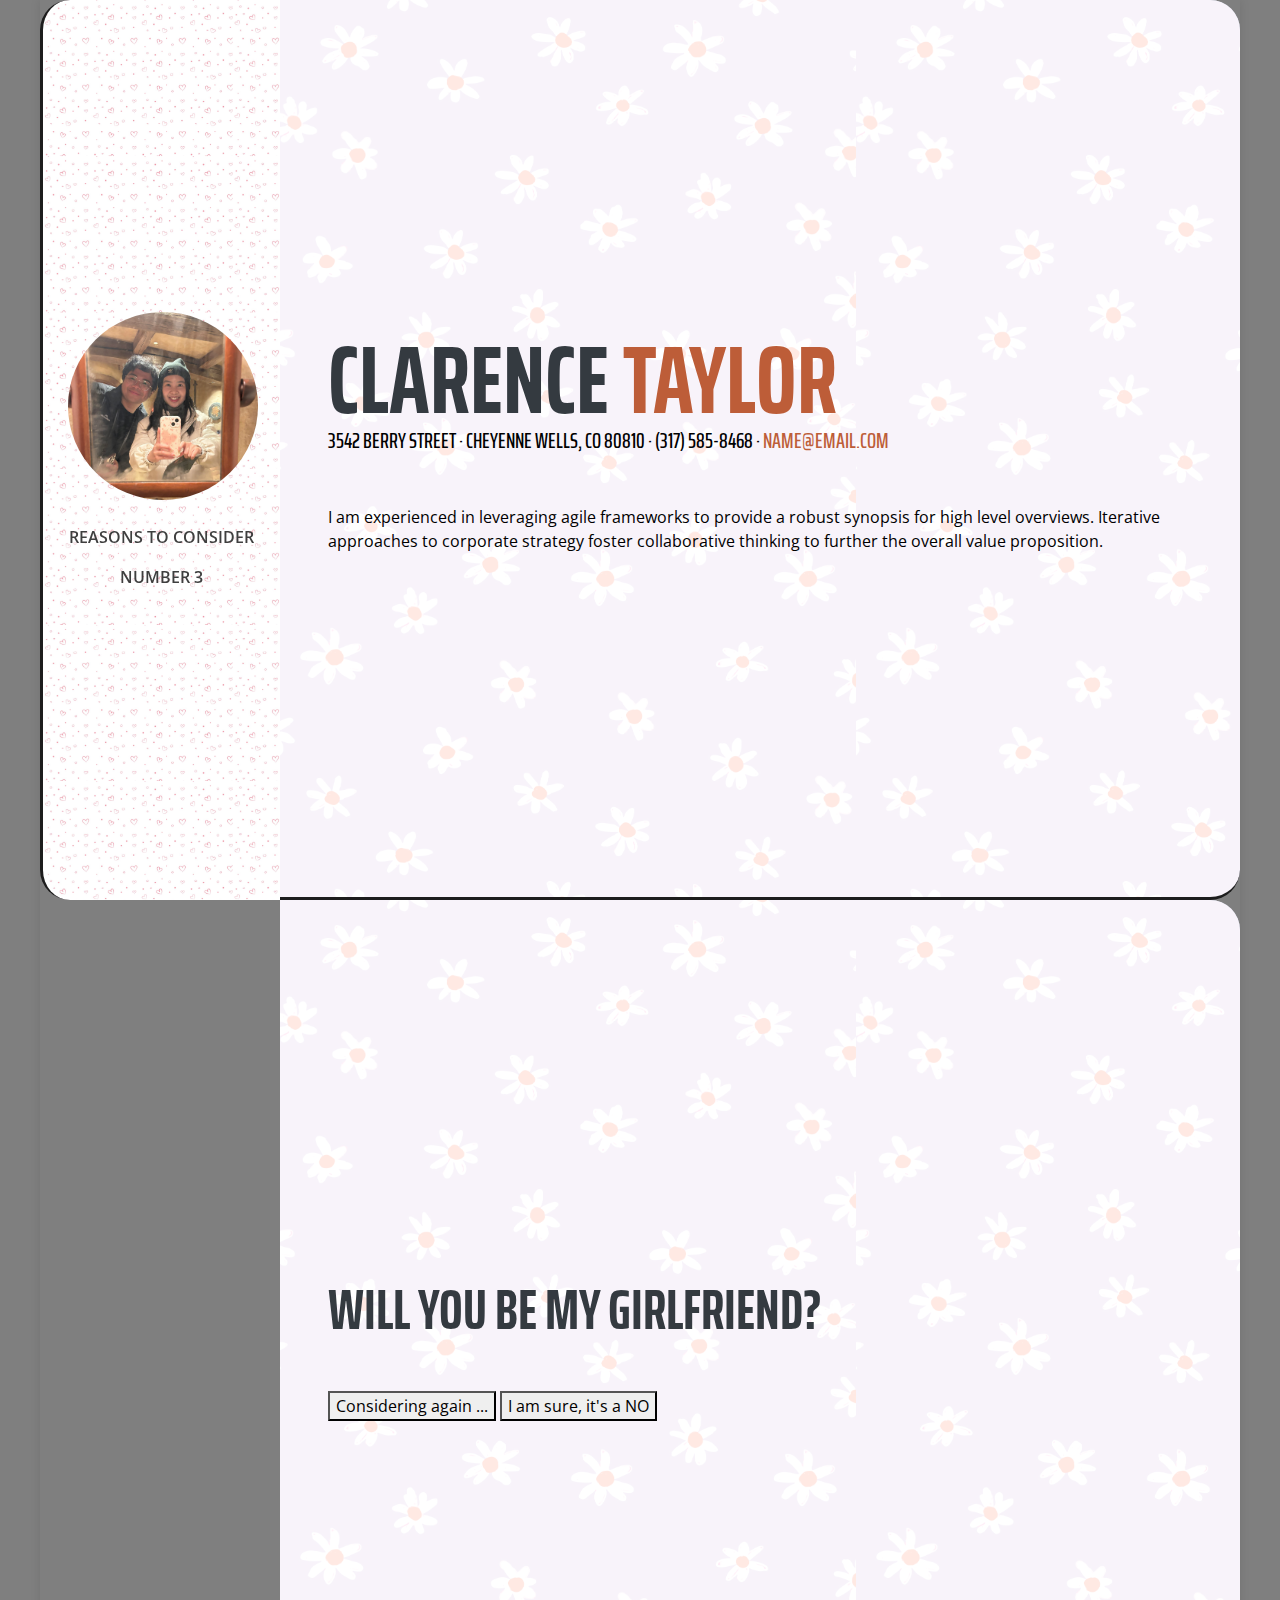
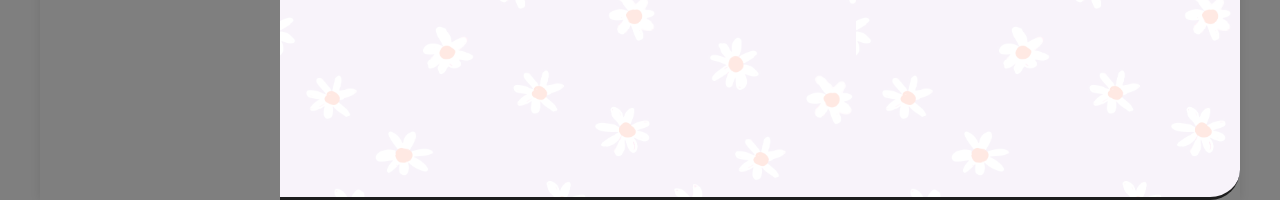
==== no2.html @ 6c9b831d "Add files via upload" ====
<!DOCTYPE html>
<html lang="en">

  <head>

    <meta charset="utf-8">
    <meta name="viewport" content="width=device-width, initial-scale=1, shrink-to-fit=no">
    <meta name="description" content="">
    <meta name="author" content="">

    <title>Dac and Bartholomew</title>

    <!-- Bootstrap core CSS -->
    <link href="vendor/bootstrap/css/bootstrap.min.css" rel="stylesheet">

    <!-- Custom fonts for this template -->
    <link href="https://fonts.googleapis.com/css?family=Saira+Extra+Condensed:100,200,300,400,500,600,700,800,900" rel="stylesheet">
    <link href="https://fonts.googleapis.com/css?family=Open+Sans:300,300i,400,400i,600,600i,700,700i,800,800i" rel="stylesheet">
    <link href="vendor/font-awesome/css/font-awesome.min.css" rel="stylesheet">
    <link href="vendor/devicons/css/devicons.min.css" rel="stylesheet">
    <link href="vendor/simple-line-icons/css/simple-line-icons.css" rel="stylesheet">
    <link rel="stylesheet" href="https://cdnjs.cloudflare.com/ajax/libs/font-awesome/6.0.0-beta3/css/all.min.css">



    <!-- Custom styles for this template -->
    <link href="css/resume.min.css?v=1.3" rel="stylesheet">

  </head>

  <body id="page-top">
    <div class="container">

    <nav class="navbar navbar-expand-lg navbar-dark bg-primary fixed-top" id="sideNav">
      <a class="navbar-brand js-scroll-trigger" href="#page-top">
        <span class="d-block d-lg-none">
          CLARY <i class="fas fa-heart"></i>
        </span>
        <span class="d-none d-lg-block">
          <img class="img-fluid img-profile rounded-circle mx-auto mb-2" src="img/profile.jpg" alt="">
        </span>
      </a>
      <button class="navbar-toggler" type="button" data-toggle="collapse" data-target="#navbarSupportedContent" aria-controls="navbarSupportedContent" aria-expanded="false" aria-label="Toggle navigation">
        <span class="navbar-toggler-icon"></span>
      </button>
      <div class="collapse navbar-collapse" id="navbarSupportedContent">
        <ul class="navbar-nav">
          <li class="nav-item">
            <a class="nav-link js-scroll-trigger" href="#about">Reasons to consider</a>
            <a class="nav-link js-scroll-trigger" href="#about">number 3</a>
          </li>
        </ul>
      </div>
    </nav>

    <div class="container-fluid p-0">

      <section class="resume-section p-3 p-lg-5 d-flex d-column" id="about">
        <div class="my-auto">
          <h1 class="mb-0">Clarence
            <span class="text-primary">Taylor</span>
          </h1>
          <div class="subheading mb-5">3542 Berry Street · Cheyenne Wells, CO 80810 · (317) 585-8468 ·
            <a href="mailto:name@email.com">name@email.com</a>
          </div>
          <p class="mb-5">I am experienced in leveraging agile frameworks to provide a robust synopsis for high level overviews. Iterative approaches to corporate strategy foster collaborative thinking to further the overall value proposition.</p>
        </div>
      </section>
      
      <section class="resume-section p-3 p-lg-5 d-flex flex-column" id="interests">
        <div class="my-auto">
          <h2 class="mb-5">Will You Be My Girlfriend?</h2>
          <div class="buttons">
            <button id="considerButton">Considering again ...</button>
            <button id="noButton">I am sure, it's a NO</button>
          </div>
        </div>
      </section>
      

    </div>
  </div>
    <script src="vendor/jquery/jquery.min.js"></script>
    <script src="vendor/bootstrap/js/bootstrap.bundle.min.js"></script>
    <script src="vendor/jquery-easing/jquery.easing.min.js"></script>
    <script src="js/resume.min.js"></script>
    <script>
      document.addEventListener('DOMContentLoaded', function() {
          document.getElementById('noButton').onclick = function() {
              window.location.href = 'index.html';
          }
          document.getElementById('considerButton').onclick = function() {
            window.location.href = 'index.html';
          }
      });
    </script>

  </body>

</html>
---- vendor/devicons/css/devicons.min.css ----
/*!
 *  Devicons 1.8.0 made by Theodore Vorillas / http://vorillaz.com 
 */
@font-face{font-family:devicons;src:url(../fonts/devicons.eot?xqxft6);src:url(../fonts/devicons.eot?#iefixxqxft6) format("embedded-opentype"),url(../fonts/devicons.woff?xqxft6) format("woff"),url(../fonts/devicons.ttf?xqxft6) format("truetype"),url(../fonts/devicons.svg?xqxft6#devicons) format("svg");font-weight:400;font-style:normal}.devicons{font-family:devicons;speak:none;font-style:normal;font-weight:400;font-variant:normal;text-transform:none;line-height:1;-webkit-font-smoothing:antialiased;-moz-osx-font-smoothing:grayscale}.devicons-git:before{content:"\e602"}.devicons-git_compare:before{content:"\e628"}.devicons-git_branch:before{content:"\e625"}.devicons-git_commit:before{content:"\e629"}.devicons-git_pull_request:before{content:"\e626"}.devicons-git_merge:before{content:"\e627"}.devicons-bitbucket:before{content:"\e603"}.devicons-github_alt:before{content:"\e608"}.devicons-github_badge:before{content:"\e609"}.devicons-github:before{content:"\e60a"}.devicons-github_full:before{content:"\e617"}.devicons-java:before{content:"\e638"}.devicons-ruby:before{content:"\e639"}.devicons-scala:before{content:"\e637"}.devicons-python:before{content:"\e63c"}.devicons-go:before{content:"\e624"}.devicons-ruby_on_rails:before{content:"\e63b"}.devicons-django:before{content:"\e61d"}.devicons-markdown:before{content:"\e63e"}.devicons-php:before{content:"\e63d"}.devicons-mysql:before{content:"\e604"}.devicons-streamline:before{content:"\e605"}.devicons-database:before{content:"\e606"}.devicons-laravel:before{content:"\e63f"}.devicons-javascript:before{content:"\e64e"}.devicons-angular:before{content:"\e653"}.devicons-backbone:before{content:"\e652"}.devicons-coffeescript:before{content:"\e651"}.devicons-jquery:before{content:"\e650"}.devicons-modernizr:before{content:"\e620"}.devicons-jquery_ui:before{content:"\e654"}.devicons-ember:before{content:"\e61b"}.devicons-dojo:before{content:"\e61c"}.devicons-nodejs:before{content:"\e619"}.devicons-nodejs_small:before{content:"\e618"}.devicons-javascript_shield:before{content:"\e64f"}.devicons-bootstrap:before{content:"\e647"}.devicons-sass:before{content:"\e64b"}.devicons-css3_full:before{content:"\e64a"}.devicons-css3:before{content:"\e649"}.devicons-html5:before{content:"\e636"}.devicons-html5_multimedia:before{content:"\e632"}.devicons-html5_device_access:before{content:"\e633"}.devicons-html5_3d_effects:before{content:"\e635"}.devicons-html5_connectivity:before{content:"\e634"}.devicons-ghost_small:before{content:"\e614"}.devicons-ghost:before{content:"\e61f"}.devicons-magento:before{content:"\e640"}.devicons-joomla:before{content:"\e641"}.devicons-jekyll_small:before{content:"\e60d"}.devicons-drupal:before{content:"\e642"}.devicons-wordpress:before{content:"\e60b"}.devicons-grunt:before{content:"\e64c"}.devicons-bower:before{content:"\e64d"}.devicons-npm:before{content:"\e61e"}.devicons-yahoo_small:before{content:"\e62b"}.devicons-yahoo:before{content:"\e615"}.devicons-bing_small:before{content:"\e600"}.devicons-windows:before{content:"\e60f"}.devicons-linux:before{content:"\e612"}.devicons-ubuntu:before{content:"\e63a"}.devicons-android:before{content:"\e60e"}.devicons-apple:before{content:"\e611"}.devicons-appstore:before{content:"\e613"}.devicons-phonegap:before{content:"\e630"}.devicons-blackberry:before{content:"\e623"}.devicons-stackoverflow:before{content:"\e610"}.devicons-techcrunch:before{content:"\e62c"}.devicons-codrops:before{content:"\e62f"}.devicons-css_tricks:before{content:"\e601"}.devicons-smashing_magazine:before{content:"\e62d"}.devicons-netmagazine:before{content:"\e62e"}.devicons-codepen:before{content:"\e616"}.devicons-cssdeck:before{content:"\e62a"}.devicons-hackernews:before{content:"\e61a"}.devicons-dropbox:before{content:"\e607"}.devicons-google_drive:before{content:"\e631"}.devicons-visualstudio:before{content:"\e60c"}.devicons-unity_small:before{content:"\e621"}.devicons-raspberry_pi:before{content:"\e622"}.devicons-chrome:before{content:"\e643"}.devicons-ie:before{content:"\e644"}.devicons-firefox:before{content:"\e645"}.devicons-opera:before{content:"\e646"}.devicons-safari:before{content:"\e648"}.devicons-swift:before{content:"\e655"}.devicons-symfony:before{content:"\e656"}.devicons-symfony_badge:before{content:"\e657"}.devicons-less:before{content:"\e658"}.devicons-stylus:before{content:"\e659"}.devicons-trello:before{content:"\e65a"}.devicons-atlassian:before{content:"\e65b"}.devicons-jira:before{content:"\e65c"}.devicons-envato:before{content:"\e65d"}.devicons-snap_svg:before{content:"\e65e"}.devicons-raphael:before{content:"\e65f"}.devicons-google_analytics:before{content:"\e660"}.devicons-compass:before{content:"\e661"}.devicons-onedrive:before{content:"\e662"}.devicons-gulp:before{content:"\e663"}.devicons-atom:before{content:"\e664"}.devicons-cisco:before{content:"\e665"}.devicons-nancy:before{content:"\e666"}.devicons-clojure:before{content:"\e668"}.devicons-clojure_alt:before{content:"\e66a"}.devicons-perl:before{content:"\e669"}.devicons-celluloid:before{content:"\e66b"}.devicons-w3c:before{content:"\e66c"}.devicons-redis:before{content:"\e66d"}.devicons-postgresql:before{content:"\e66e"}.devicons-webplatform:before{content:"\e66f"}.devicons-jenkins:before{content:"\e667"}.devicons-requirejs:before{content:"\e670"}.devicons-opensource:before{content:"\e671"}.devicons-typo3:before{content:"\e672"}.devicons-uikit:before{content:"\e673"}.devicons-doctrine:before{content:"\e674"}.devicons-groovy:before{content:"\e675"}.devicons-nginx:before{content:"\e676"}.devicons-haskell:before{content:"\e677"}.devicons-zend:before{content:"\e678"}.devicons-gnu:before{content:"\e679"}.devicons-yeoman:before{content:"\e67a"}.devicons-heroku:before{content:"\e67b"}.devicons-debian:before{content:"\e67d"}.devicons-travis:before{content:"\e67e"}.devicons-dotnet:before{content:"\e67f"}.devicons-codeigniter:before{content:"\e680"}.devicons-javascript_badge:before{content:"\e681"}.devicons-yii:before{content:"\e682"}.devicons-msql_server:before{content:"\e67c"}.devicons-composer:before{content:"\e683"}.devicons-krakenjs_badge:before{content:"\e684"}.devicons-krakenjs:before{content:"\e685"}.devicons-mozilla:before{content:"\e686"}.devicons-firebase:before{content:"\e687"}.devicons-sizzlejs:before{content:"\e688"}.devicons-creativecommons:before{content:"\e689"}.devicons-creativecommons_badge:before{content:"\e68a"}.devicons-mitlicence:before{content:"\e68b"}.devicons-senchatouch:before{content:"\e68c"}.devicons-bugsense:before{content:"\e68d"}.devicons-extjs:before{content:"\e68e"}.devicons-mootools_badge:before{content:"\e68f"}.devicons-mootools:before{content:"\e690"}.devicons-ruby_rough:before{content:"\e691"}.devicons-komodo:before{content:"\e692"}.devicons-coda:before{content:"\e693"}.devicons-bintray:before{content:"\e694"}.devicons-terminal:before{content:"\e695"}.devicons-code:before{content:"\e696"}.devicons-responsive:before{content:"\e697"}.devicons-dart:before{content:"\e698"}.devicons-aptana:before{content:"\e699"}.devicons-mailchimp:before{content:"\e69a"}.devicons-netbeans:before{content:"\e69b"}.devicons-dreamweaver:before{content:"\e69c"}.devicons-brackets:before{content:"\e69d"}.devicons-eclipse:before{content:"\e69e"}.devicons-cloud9:before{content:"\e69f"}.devicons-scrum:before{content:"\e6a0"}.devicons-prolog:before{content:"\e6a1"}.devicons-terminal_badge:before{content:"\e6a2"}.devicons-code_badge:before{content:"\e6a3"}.devicons-mongodb:before{content:"\e6a4"}.devicons-meteor:before{content:"\e6a5"}.devicons-meteorfull:before{content:"\e6a6"}.devicons-fsharp:before{content:"\e6a7"}.devicons-rust:before{content:"\e6a8"}.devicons-ionic:before{content:"\e6a9"}.devicons-sublime:before{content:"\e6aa"}.devicons-appcelerator:before{content:"\e6ab"}.devicons-asterisk:before{content:"\e6ac"}.devicons-aws:before{content:"\e6ad"}.devicons-digital-ocean:before{content:"\e6ae"}.devicons-dlang:before{content:"\e6af"}.devicons-docker:before{content:"\e6b0"}.devicons-erlang:before{content:"\e6b1"}.devicons-google-cloud-platform:before{content:"\e6b2"}.devicons-grails:before{content:"\e6b3"}.devicons-illustrator:before{content:"\e6b4"}.devicons-intellij:before{content:"\e6b5"}.devicons-materializecss:before{content:"\e6b6"}.devicons-openshift:before{content:"\e6b7"}.devicons-photoshop:before{content:"\e6b8"}.devicons-rackspace:before{content:"\e6b9"}.devicons-react:before{content:"\e6ba"}.devicons-redhat:before{content:"\e6bb"}.devicons-scriptcs:before{content:"\e6bc"}.devicons-sqllite:before{content:"\e6c4"}.devicons-vim:before{content:"\e6c5"}
---- vendor/simple-line-icons/css/simple-line-icons.css ----
@font-face {
  font-family: 'simple-line-icons';
  src: url('../fonts/Simple-Line-Icons.eot?v=2.4.0');
  src: url('../fonts/Simple-Line-Icons.eot?v=2.4.0#iefix') format('embedded-opentype'), url('../fonts/Simple-Line-Icons.woff2?v=2.4.0') format('woff2'), url('../fonts/Simple-Line-Icons.ttf?v=2.4.0') format('truetype'), url('../fonts/Simple-Line-Icons.woff?v=2.4.0') format('woff'), url('../fonts/Simple-Line-Icons.svg?v=2.4.0#simple-line-icons') format('svg');
  font-weight: normal;
  font-style: normal;
}
/*
 Use the following CSS code if you want to have a class per icon.
 Instead of a list of all class selectors, you can use the generic [class*="icon-"] selector, but it's slower:
*/
.icon-user,
.icon-people,
.icon-user-female,
.icon-user-follow,
.icon-user-following,
.icon-user-unfollow,
.icon-login,
.icon-logout,
.icon-emotsmile,
.icon-phone,
.icon-call-end,
.icon-call-in,
.icon-call-out,
.icon-map,
.icon-location-pin,
.icon-direction,
.icon-directions,
.icon-compass,
.icon-layers,
.icon-menu,
.icon-list,
.icon-options-vertical,
.icon-options,
.icon-arrow-down,
.icon-arrow-left,
.icon-arrow-right,
.icon-arrow-up,
.icon-arrow-up-circle,
.icon-arrow-left-circle,
.icon-arrow-right-circle,
.icon-arrow-down-circle,
.icon-check,
.icon-clock,
.icon-plus,
.icon-minus,
.icon-close,
.icon-event,
.icon-exclamation,
.icon-organization,
.icon-trophy,
.icon-screen-smartphone,
.icon-screen-desktop,
.icon-plane,
.icon-notebook,
.icon-mustache,
.icon-mouse,
.icon-magnet,
.icon-energy,
.icon-disc,
.icon-cursor,
.icon-cursor-move,
.icon-crop,
.icon-chemistry,
.icon-speedometer,
.icon-shield,
.icon-screen-tablet,
.icon-magic-wand,
.icon-hourglass,
.icon-graduation,
.icon-ghost,
.icon-game-controller,
.icon-fire,
.icon-eyeglass,
.icon-envelope-open,
.icon-envelope-letter,
.icon-bell,
.icon-badge,
.icon-anchor,
.icon-wallet,
.icon-vector,
.icon-speech,
.icon-puzzle,
.icon-printer,
.icon-present,
.icon-playlist,
.icon-pin,
.icon-picture,
.icon-handbag,
.icon-globe-alt,
.icon-globe,
.icon-folder-alt,
.icon-folder,
.icon-film,
.icon-feed,
.icon-drop,
.icon-drawer,
.icon-docs,
.icon-doc,
.icon-diamond,
.icon-cup,
.icon-calculator,
.icon-bubbles,
.icon-briefcase,
.icon-book-open,
.icon-basket-loaded,
.icon-basket,
.icon-bag,
.icon-action-undo,
.icon-action-redo,
.icon-wrench,
.icon-umbrella,
.icon-trash,
.icon-tag,
.icon-support,
.icon-frame,
.icon-size-fullscreen,
.icon-size-actual,
.icon-shuffle,
.icon-share-alt,
.icon-share,
.icon-rocket,
.icon-question,
.icon-pie-chart,
.icon-pencil,
.icon-note,
.icon-loop,
.icon-home,
.icon-grid,
.icon-graph,
.icon-microphone,
.icon-music-tone-alt,
.icon-music-tone,
.icon-earphones-alt,
.icon-earphones,
.icon-equalizer,
.icon-like,
.icon-dislike,
.icon-control-start,
.icon-control-rewind,
.icon-control-play,
.icon-control-pause,
.icon-control-forward,
.icon-control-end,
.icon-volume-1,
.icon-volume-2,
.icon-volume-off,
.icon-calendar,
.icon-bulb,
.icon-chart,
.icon-ban,
.icon-bubble,
.icon-camrecorder,
.icon-camera,
.icon-cloud-download,
.icon-cloud-upload,
.icon-envelope,
.icon-eye,
.icon-flag,
.icon-heart,
.icon-info,
.icon-key,
.icon-link,
.icon-lock,
.icon-lock-open,
.icon-magnifier,
.icon-magnifier-add,
.icon-magnifier-remove,
.icon-paper-clip,
.icon-paper-plane,
.icon-power,
.icon-refresh,
.icon-reload,
.icon-settings,
.icon-star,
.icon-symbol-female,
.icon-symbol-male,
.icon-target,
.icon-credit-card,
.icon-paypal,
.icon-social-tumblr,
.icon-social-twitter,
.icon-social-facebook,
.icon-social-instagram,
.icon-social-linkedin,
.icon-social-pinterest,
.icon-social-github,
.icon-social-google,
.icon-social-reddit,
.icon-social-skype,
.icon-social-dribbble,
.icon-social-behance,
.icon-social-foursqare,
.icon-social-soundcloud,
.icon-social-spotify,
.icon-social-stumbleupon,
.icon-social-youtube,
.icon-social-dropbox,
.icon-social-vkontakte,
.icon-social-steam {
  font-family: 'simple-line-icons';
  speak: none;
  font-style: normal;
  font-weight: normal;
  font-variant: normal;
  text-transform: none;
  line-height: 1;
  /* Better Font Rendering =========== */
  -webkit-font-smoothing: antialiased;
  -moz-osx-font-smoothing: grayscale;
}
.icon-user:before {
  content: "\e005";
}
.icon-people:before {
  content: "\e001";
}
.icon-user-female:before {
  content: "\e000";
}
.icon-user-follow:before {
  content: "\e002";
}
.icon-user-following:before {
  content: "\e003";
}
.icon-user-unfollow:before {
  content: "\e004";
}
.icon-login:before {
  content: "\e066";
}
.icon-logout:before {
  content: "\e065";
}
.icon-emotsmile:before {
  content: "\e021";
}
.icon-phone:before {
  content: "\e600";
}
.icon-call-end:before {
  content: "\e048";
}
.icon-call-in:before {
  content: "\e047";
}
.icon-call-out:before {
  content: "\e046";
}
.icon-map:before {
  content: "\e033";
}
.icon-location-pin:before {
  content: "\e096";
}
.icon-direction:before {
  content: "\e042";
}
.icon-directions:before {
  content: "\e041";
}
.icon-compass:before {
  content: "\e045";
}
.icon-layers:before {
  content: "\e034";
}
.icon-menu:before {
  content: "\e601";
}
.icon-list:before {
  content: "\e067";
}
.icon-options-vertical:before {
  content: "\e602";
}
.icon-options:before {
  content: "\e603";
}
.icon-arrow-down:before {
  content: "\e604";
}
.icon-arrow-left:before {
  content: "\e605";
}
.icon-arrow-right:before {
  content: "\e606";
}
.icon-arrow-up:before {
  content: "\e607";
}
.icon-arrow-up-circle:before {
  content: "\e078";
}
.icon-arrow-left-circle:before {
  content: "\e07a";
}
.icon-arrow-right-circle:before {
  content: "\e079";
}
.icon-arrow-down-circle:before {
  content: "\e07b";
}
.icon-check:before {
  content: "\e080";
}
.icon-clock:before {
  content: "\e081";
}
.icon-plus:before {
  content: "\e095";
}
.icon-minus:before {
  content: "\e615";
}
.icon-close:before {
  content: "\e082";
}
.icon-event:before {
  content: "\e619";
}
.icon-exclamation:before {
  content: "\e617";
}
.icon-organization:before {
  content: "\e616";
}
.icon-trophy:before {
  content: "\e006";
}
.icon-screen-smartphone:before {
  content: "\e010";
}
.icon-screen-desktop:before {
  content: "\e011";
}
.icon-plane:before {
  content: "\e012";
}
.icon-notebook:before {
  content: "\e013";
}
.icon-mustache:before {
  content: "\e014";
}
.icon-mouse:before {
  content: "\e015";
}
.icon-magnet:before {
  content: "\e016";
}
.icon-energy:before {
  content: "\e020";
}
.icon-disc:before {
  content: "\e022";
}
.icon-cursor:before {
  content: "\e06e";
}
.icon-cursor-move:before {
  content: "\e023";
}
.icon-crop:before {
  content: "\e024";
}
.icon-chemistry:before {
  content: "\e026";
}
.icon-speedometer:before {
  content: "\e007";
}
.icon-shield:before {
  content: "\e00e";
}
.icon-screen-tablet:before {
  content: "\e00f";
}
.icon-magic-wand:before {
  content: "\e017";
}
.icon-hourglass:before {
  content: "\e018";
}
.icon-graduation:before {
  content: "\e019";
}
.icon-ghost:before {
  content: "\e01a";
}
.icon-game-controller:before {
  content: "\e01b";
}
.icon-fire:before {
  content: "\e01c";
}
.icon-eyeglass:before {
  content: "\e01d";
}
.icon-envelope-open:before {
  content: "\e01e";
}
.icon-envelope-letter:before {
  content: "\e01f";
}
.icon-bell:before {
  content: "\e027";
}
.icon-badge:before {
  content: "\e028";
}
.icon-anchor:before {
  content: "\e029";
}
.icon-wallet:before {
  content: "\e02a";
}
.icon-vector:before {
  content: "\e02b";
}
.icon-speech:before {
  content: "\e02c";
}
.icon-puzzle:before {
  content: "\e02d";
}
.icon-printer:before {
  content: "\e02e";
}
.icon-present:before {
  content: "\e02f";
}
.icon-playlist:before {
  content: "\e030";
}
.icon-pin:before {
  content: "\e031";
}
.icon-picture:before {
  content: "\e032";
}
.icon-handbag:before {
  content: "\e035";
}
.icon-globe-alt:before {
  content: "\e036";
}
.icon-globe:before {
  content: "\e037";
}
.icon-folder-alt:before {
  content: "\e039";
}
.icon-folder:before {
  content: "\e089";
}
.icon-film:before {
  content: "\e03a";
}
.icon-feed:before {
  content: "\e03b";
}
.icon-drop:before {
  content: "\e03e";
}
.icon-drawer:before {
  content: "\e03f";
}
.icon-docs:before {
  content: "\e040";
}
.icon-doc:before {
  content: "\e085";
}
.icon-diamond:before {
  content: "\e043";
}
.icon-cup:before {
  content: "\e044";
}
.icon-calculator:before {
  content: "\e049";
}
.icon-bubbles:before {
  content: "\e04a";
}
.icon-briefcase:before {
  content: "\e04b";
}
.icon-book-open:before {
  content: "\e04c";
}
.icon-basket-loaded:before {
  content: "\e04d";
}
.icon-basket:before {
  content: "\e04e";
}
.icon-bag:before {
  content: "\e04f";
}
.icon-action-undo:before {
  content: "\e050";
}
.icon-action-redo:before {
  content: "\e051";
}
.icon-wrench:before {
  content: "\e052";
}
.icon-umbrella:before {
  content: "\e053";
}
.icon-trash:before {
  content: "\e054";
}
.icon-tag:before {
  content: "\e055";
}
.icon-support:before {
  content: "\e056";
}
.icon-frame:before {
  content: "\e038";
}
.icon-size-fullscreen:before {
  content: "\e057";
}
.icon-size-actual:before {
  content: "\e058";
}
.icon-shuffle:before {
  content: "\e059";
}
.icon-share-alt:before {
  content: "\e05a";
}
.icon-share:before {
  content: "\e05b";
}
.icon-rocket:before {
  content: "\e05c";
}
.icon-question:before {
  content: "\e05d";
}
.icon-pie-chart:before {
  content: "\e05e";
}
.icon-pencil:before {
  content: "\e05f";
}
.icon-note:before {
  content: "\e060";
}
.icon-loop:before {
  content: "\e064";
}
.icon-home:before {
  content: "\e069";
}
.icon-grid:before {
  content: "\e06a";
}
.icon-graph:before {
  content: "\e06b";
}
.icon-microphone:before {
  content: "\e063";
}
.icon-music-tone-alt:before {
  content: "\e061";
}
.icon-music-tone:before {
  content: "\e062";
}
.icon-earphones-alt:before {
  content: "\e03c";
}
.icon-earphones:before {
  content: "\e03d";
}
.icon-equalizer:before {
  content: "\e06c";
}
.icon-like:before {
  content: "\e068";
}
.icon-dislike:before {
  content: "\e06d";
}
.icon-control-start:before {
  content: "\e06f";
}
.icon-control-rewind:before {
  content: "\e070";
}
.icon-control-play:before {
  content: "\e071";
}
.icon-control-pause:before {
  content: "\e072";
}
.icon-control-forward:before {
  content: "\e073";
}
.icon-control-end:before {
  content: "\e074";
}
.icon-volume-1:before {
  content: "\e09f";
}
.icon-volume-2:before {
  content: "\e0a0";
}
.icon-volume-off:before {
  content: "\e0a1";
}
.icon-calendar:before {
  content: "\e075";
}
.icon-bulb:before {
  content: "\e076";
}
.icon-chart:before {
  content: "\e077";
}
.icon-ban:before {
  content: "\e07c";
}
.icon-bubble:before {
  content: "\e07d";
}
.icon-camrecorder:before {
  content: "\e07e";
}
.icon-camera:before {
  content: "\e07f";
}
.icon-cloud-download:before {
  content: "\e083";
}
.icon-cloud-upload:before {
  content: "\e084";
}
.icon-envelope:before {
  content: "\e086";
}
.icon-eye:before {
  content: "\e087";
}
.icon-flag:before {
  content: "\e088";
}
.icon-heart:before {
  content: "\e08a";
}
.icon-info:before {
  content: "\e08b";
}
.icon-key:before {
  content: "\e08c";
}
.icon-link:before {
  content: "\e08d";
}
.icon-lock:before {
  content: "\e08e";
}
.icon-lock-open:before {
  content: "\e08f";
}
.icon-magnifier:before {
  content: "\e090";
}
.icon-magnifier-add:before {
  content: "\e091";
}
.icon-magnifier-remove:before {
  content: "\e092";
}
.icon-paper-clip:before {
  content: "\e093";
}
.icon-paper-plane:before {
  content: "\e094";
}
.icon-power:before {
  content: "\e097";
}
.icon-refresh:before {
  content: "\e098";
}
.icon-reload:before {
  content: "\e099";
}
.icon-settings:before {
  content: "\e09a";
}
.icon-star:before {
  content: "\e09b";
}
.icon-symbol-female:before {
  content: "\e09c";
}
.icon-symbol-male:before {
  content: "\e09d";
}
.icon-target:before {
  content: "\e09e";
}
.icon-credit-card:before {
  content: "\e025";
}
.icon-paypal:before {
  content: "\e608";
}
.icon-social-tumblr:before {
  content: "\e00a";
}
.icon-social-twitter:before {
  content: "\e009";
}
.icon-social-facebook:before {
  content: "\e00b";
}
.icon-social-instagram:before {
  content: "\e609";
}
.icon-social-linkedin:before {
  content: "\e60a";
}
.icon-social-pinterest:before {
  content: "\e60b";
}
.icon-social-github:before {
  content: "\e60c";
}
.icon-social-google:before {
  content: "\e60d";
}
.icon-social-reddit:before {
  content: "\e60e";
}
.icon-social-skype:before {
  content: "\e60f";
}
.icon-social-dribbble:before {
  content: "\e00d";
}
.icon-social-behance:before {
  content: "\e610";
}
.icon-social-foursqare:before {
  content: "\e611";
}
.icon-social-soundcloud:before {
  content: "\e612";
}
.icon-social-spotify:before {
  content: "\e613";
}
.icon-social-stumbleupon:before {
  content: "\e614";
}
.icon-social-youtube:before {
  content: "\e008";
}
.icon-social-dropbox:before {
  content: "\e00c";
}
.icon-social-vkontakte:before {
  content: "\e618";
}
.icon-social-steam:before {
  content: "\e620";
}
---- css/resume.min.css ----
/* General Body Styles */
body {
    background-image: url('../img/bartho.png');
    background-size: 33%;
    background-color: rgba(0, 0, 0, 0.5);
    background-blend-mode: overlay;
    font-family: 'Open Sans', serif;
    color: #000000
}
.container {
    width: 100%;
    max-width: 1200px;
    margin: auto;
    padding: 0px;
    padding-top: 0;
    box-shadow: 0 0 10px rgba(0, 0, 0, 0.1);
}


/* Heading Styles (H1 - H6) */
h1, h2, h3, h4, h5, h6 {
    font-family: 'Saira Extra Condensed', serif;
    font-weight: 700;
    text-transform: uppercase;
    color: #343a40;
}

h1 {
    padding-top: 40px;
    font-size: 6rem;
    line-height: 5.5rem;
}

h2 {
    font-size: 3.5rem;
}

/* Subheading Styles */
.subheading {
    text-transform: uppercase;
    font-weight: 500;
    font-family: 'Saira Extra Condensed', serif;
    font-size: 1.35rem;
}

/* Social Icon Styles */
.list-social-icons a {
    color: #495057;
}

.list-social-icons a:hover {
    color: #bd5d38;
}

.list-social-icons a .fa-lg {
    font-size: 1.75rem;
}

/* Icon List Styles */
.list-icons {
    font-size: 3rem;
}

.list-icons .list-inline-item i:hover {
    color: #bd5d38;
}

/* Side Navigation Styles */
#sideNav .navbar-nav .nav-item .nav-link {
    font-weight: 600;
    text-transform: uppercase;
}

@media (min-width: 992px) {
    #sideNav {
        text-align: center;
        position: fixed;
        top: 0;
        left: auto;
        right: auto; 
        display: flex;
        flex-direction: column;
        width: 15rem;
        height: 100vh;
        z-index: 1050; /* Ensure it's above other content */
        border-top-left-radius: 30px;
        border-bottom-left-radius: 30px;
        border-left :solid rgb(29, 29, 29);
    }

    #sideNav .navbar-brand {
        display: flex;
        margin: auto auto 0;
        padding: .5rem;
    }

    #sideNav .navbar-brand .img-profile {
        max-width: 12rem;
        max-height: 12rem;
        border: .1rem solid rgba(255, 255, 255, 0.2);
    }

    #sideNav .navbar-collapse {
        display: flex;
        align-items: flex-start;
        flex-grow: 0;
        width: 100%;
        margin-bottom: auto;
    }

    #sideNav .navbar-collapse .navbar-nav {
        flex-direction: column;
        width: 100%;
    }

    #sideNav .navbar-collapse .navbar-nav .nav-item {
        display: block;
    }

    #sideNav .navbar-collapse .navbar-nav .nav-item .nav-link {
        display: block;
    }
}
.navbar-toggler-icon {
    filter: invert(100%);
}
#sideNav .d-lg-none{
    color: #3f3f3f;
}
#sideNav .navbar-collapse .navbar-nav .nav-item .nav-link {
    color: #3f3f3f;
}

/* Resume Section Styles */
section.resume-section {
    border-bottom: 0.1px solid #000000;
    padding-top: 5rem !important;
    padding-bottom: 5rem !important;
}

section.resume-section .resume-item .resume-date {
    min-width: none;
}

@media (min-width: 768px) {
    section.resume-section {
        min-height: 100vh;
    }

    section.resume-section .resume-item .resume-date {
        min-width: 18rem;
    }
}

@media (min-width: 992px) {
    section.resume-section {
        margin-left: 15rem !important;
        padding-top: 0rem !important;
        padding-bottom: 0rem !important;
        padding-left: 3rem !important;
    }
}
@media (max-width: 992px) {
    section.resume-section {
        padding-right: 2rem !important;
        padding-left: 2rem !important;
    }
}
@media (min-width: 992px) {
    section.resume-section {
        border-top-right-radius: 30px;
        border-bottom-right-radius: 30px;
    }
}
@media (max-width: 992px) {
    section.resume-section {
        border-radius: 30px;
    }
}
section.resume-section{
    position: relative;
    background-image: url('../img/v1013-p-0009a.jpg');
    background-size: 60%;
    background-color: rgba(255, 255, 255, 1); /* Black overlay with 50% opacity */
    background-blend-mode: overlay;
    background-color: #f2e2f1;
    border-bottom :solid rgb(29, 29, 29);
}
/* Background and Text Color Classes */
.bg-primary {
    background-image: url('../img/01-01.jpg');
    background-size: 80%;
    background-color: rgba(211, 190, 203, 0.9) !important;
    background-blend-mode: overlay;
}

.text-primary {
    color: #bd5d38 !important;
}

/* Link Styles */
a {
    color: #bd5d38;
}

a:active,
a:focus,
a:hover {
    color: #824027;
}
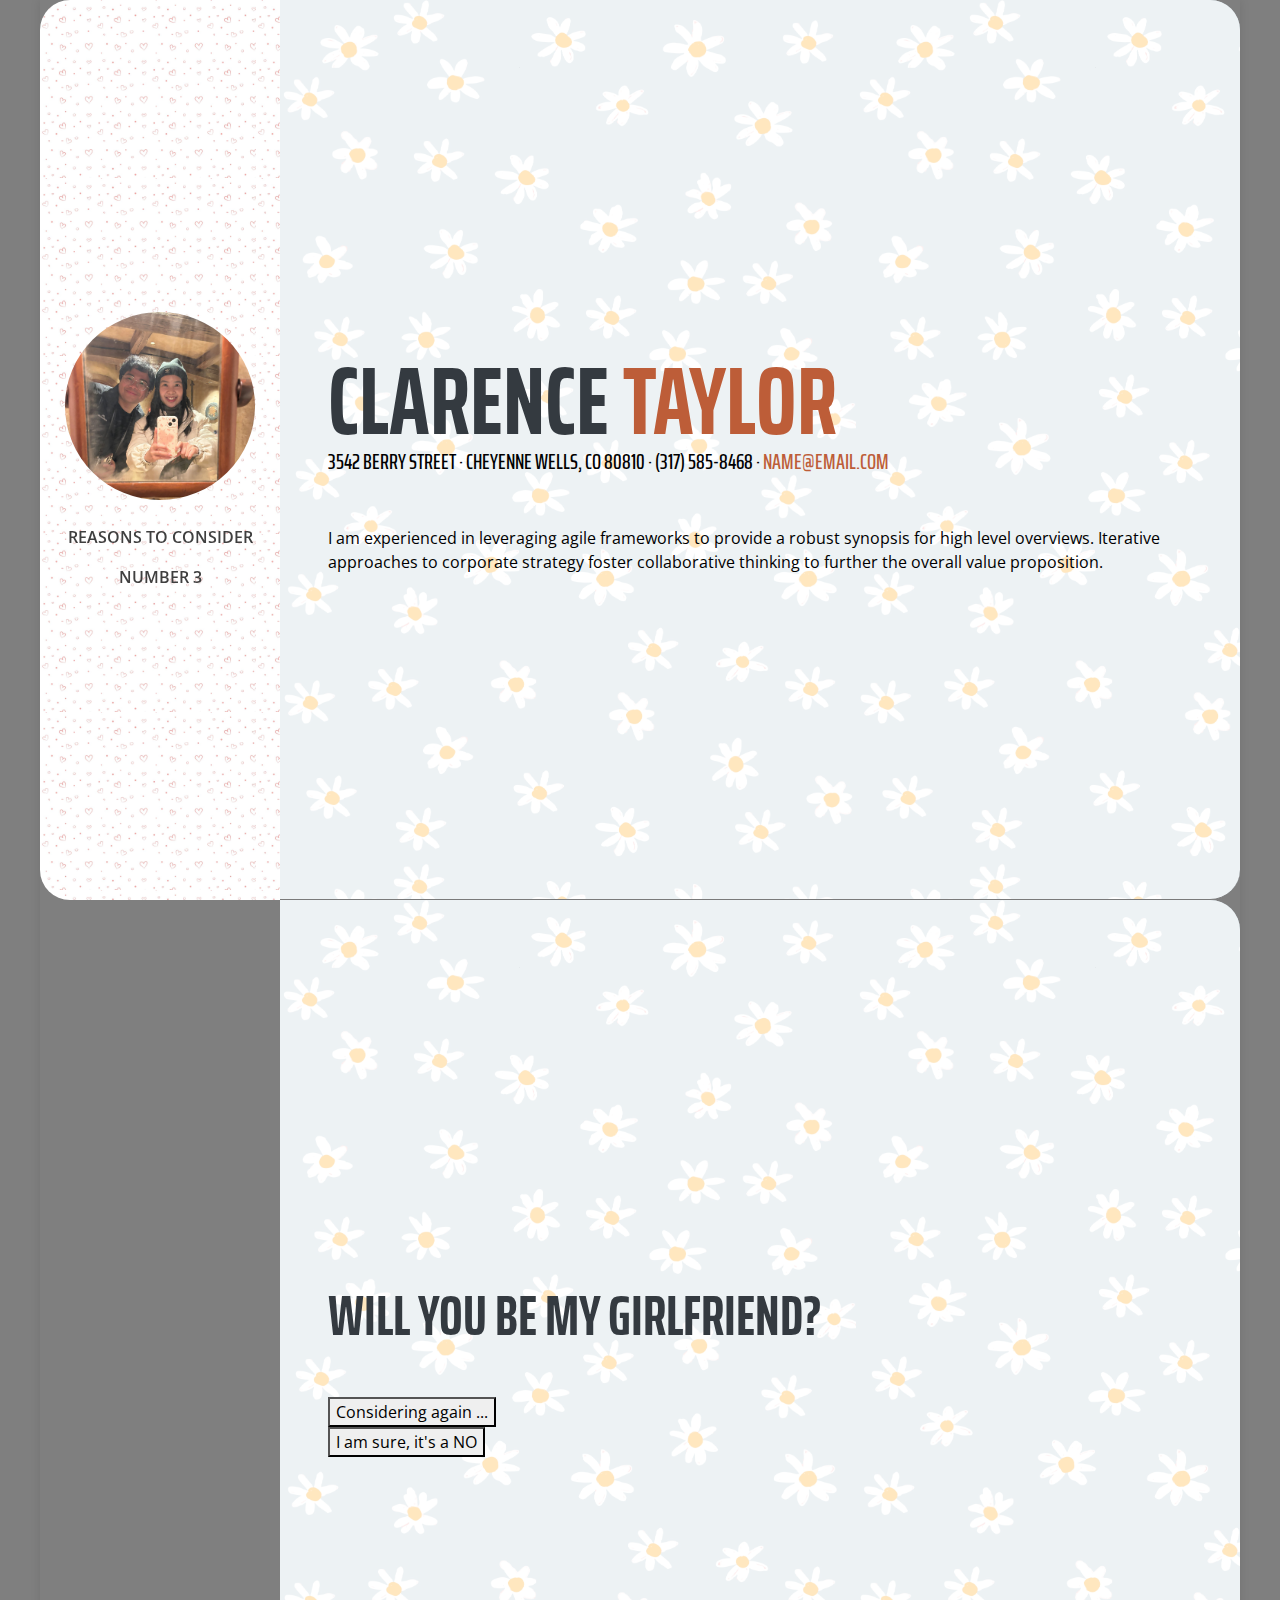
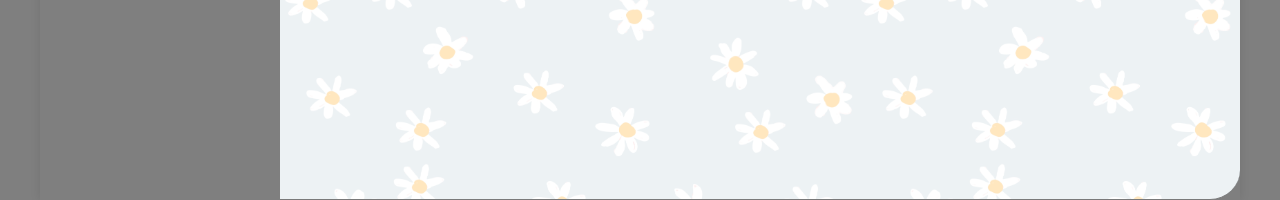
==== commit 07d1e855: "Test" ====
--- a/no2.html
+++ b/no2.html
@@ -70,13 +70,15 @@
       <section class="resume-section p-3 p-lg-5 d-flex flex-column" id="interests">
         <div class="my-auto">
           <h2 class="mb-5">Will You Be My Girlfriend?</h2>
-          <div class="buttons">
-            <button id="considerButton">Considering again ...</button>
-            <button id="noButton">I am sure, it's a NO</button>
-          </div>
+            <div class="buttons">
+              <button id="considerButton">Considering again ...</button>
+              <form action="submit_answer.php" method="POST">
+                <input type="hidden" name="question_id" value="1">
+                <button type="submit" name="answer" value="no" id="noButton">I am sure, it's a NO</button>
+              </form>
+            </div>
         </div>
       </section>
-      
 
     </div>
   </div>
--- a/css/resume.min.css
+++ b/css/resume.min.css
@@ -26,12 +26,13 @@
 }
 
 h1 {
-    padding-top: 40px;
+    padding-top: 5rem;
     font-size: 6rem;
     line-height: 5.5rem;
 }
 
 h2 {
+    padding-top: 40px;
     font-size: 3.5rem;
 }
 
@@ -82,10 +83,9 @@
         flex-direction: column;
         width: 15rem;
         height: 100vh;
-        z-index: 1050; /* Ensure it's above other content */
+        z-index: 2000; /* Ensure it's above other content */
         border-top-left-radius: 30px;
         border-bottom-left-radius: 30px;
-        border-left :solid rgb(29, 29, 29);
     }
 
     #sideNav .navbar-brand {
@@ -179,19 +179,20 @@
 }
 section.resume-section{
     position: relative;
+    z-index: 1000;
     background-image: url('../img/v1013-p-0009a.jpg');
-    background-size: 60%;
-    background-color: rgba(255, 255, 255, 1); /* Black overlay with 50% opacity */
+    background-size: 60%; 
     background-blend-mode: overlay;
-    background-color: #f2e2f1;
-    border-bottom :solid rgb(29, 29, 29);
+    background-color: rgba(255, 255, 255, 0.75) !important;
+    border-bottom : 0.1px solid rgba(122, 122, 122);
 }
 /* Background and Text Color Classes */
 .bg-primary {
+    z-index: 2000;
     background-image: url('../img/01-01.jpg');
-    background-size: 80%;
-    background-color: rgba(211, 190, 203, 0.9) !important;
+    background-size: 90%;
     background-blend-mode: overlay;
+    background-color: rgba(255, 255, 255, 0.5) !important;
 }
 
 .text-primary {
